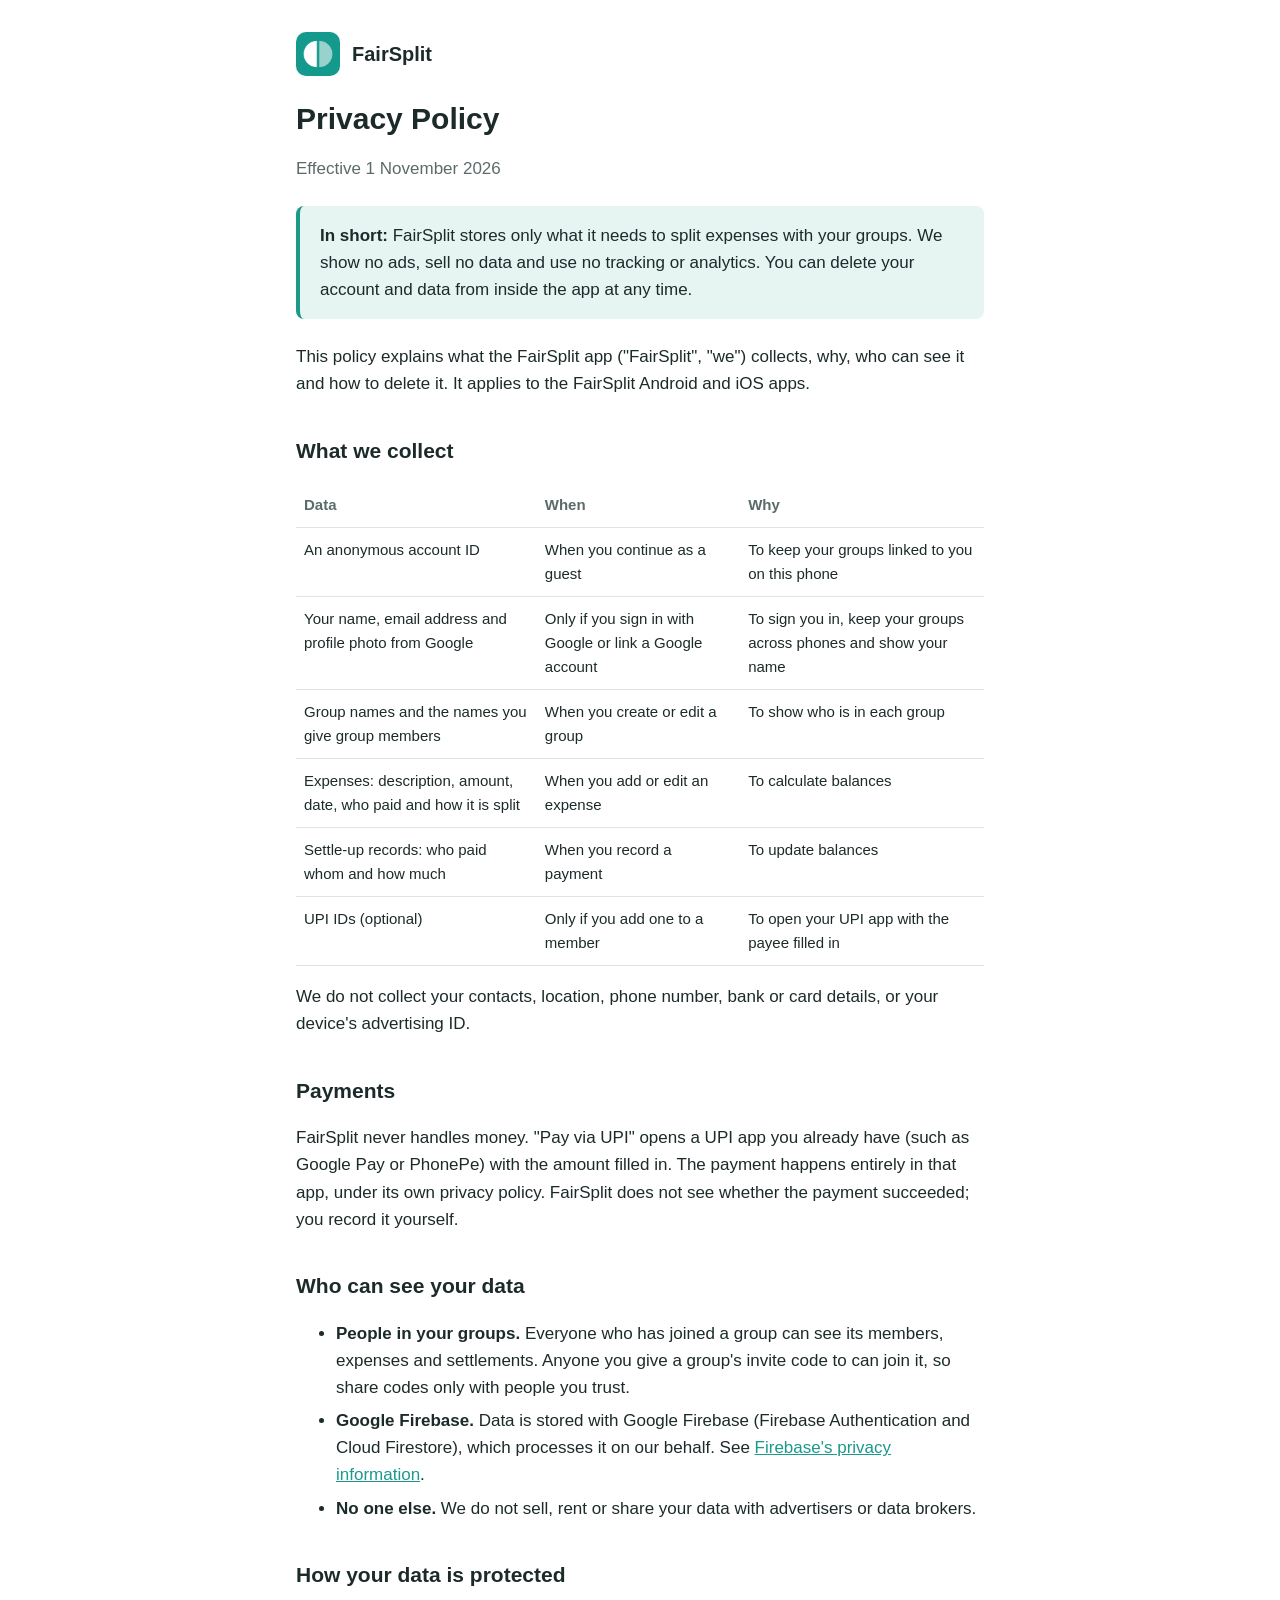
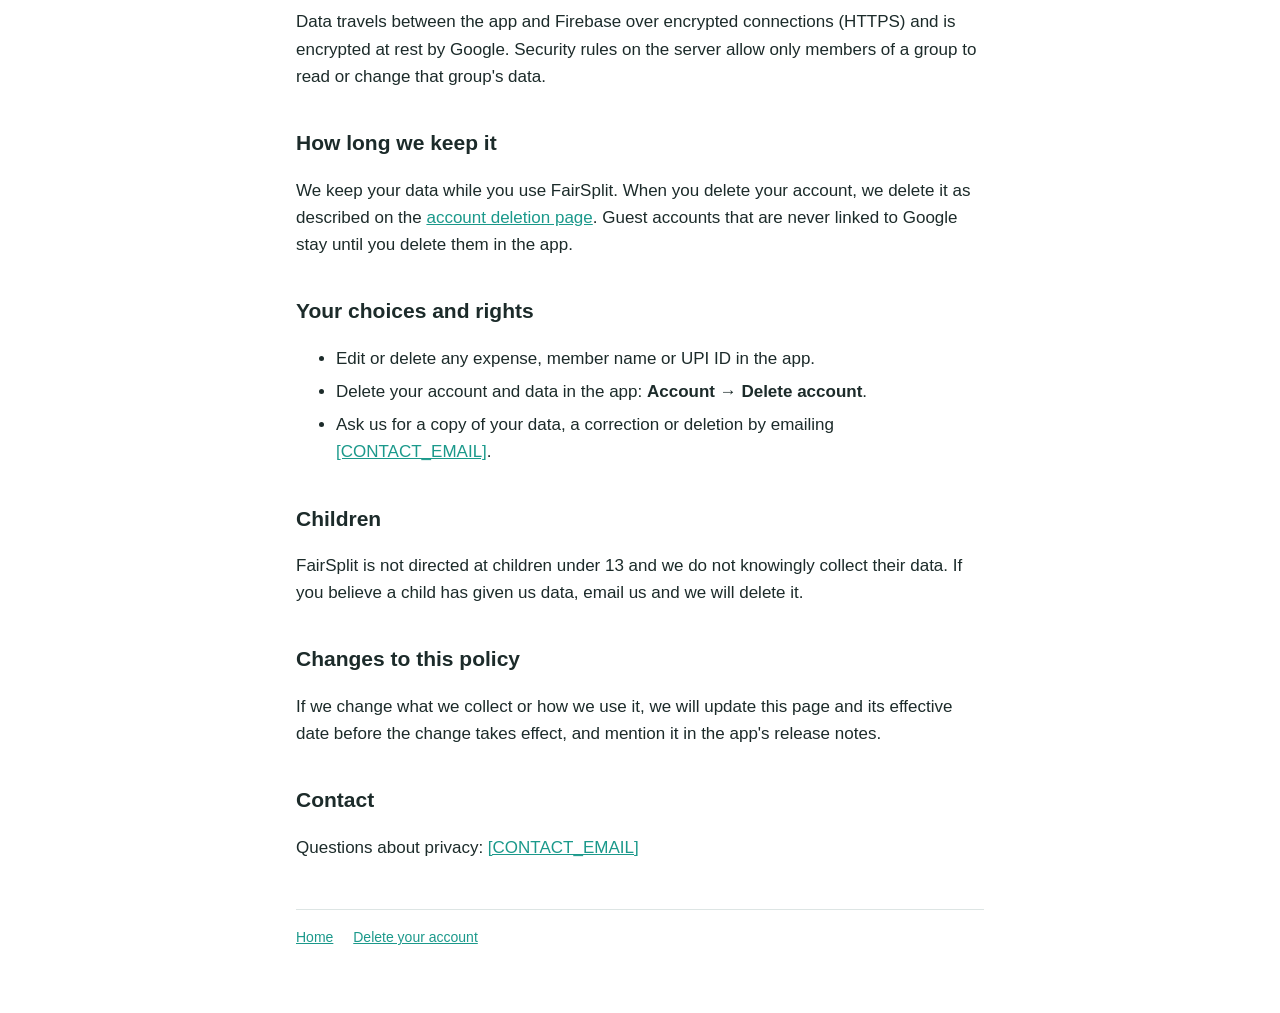
==== docs/privacy.html @ 069cb968 "Add privacy policy, account-deletion and landing pages Static site in docs/ for GitHub Pages, as Pla" ====
<!doctype html>
<html lang="en">
<head>
  <meta charset="utf-8">
  <meta name="viewport" content="width=device-width, initial-scale=1">
  <title>FairSplit Privacy Policy</title>
  <link rel="stylesheet" href="style.css">
  <link rel="icon" href="icon.png">
</head>
<body>
<main>
  <header><img src="icon.png" alt=""><a href="index.html">FairSplit</a></header>

  <h1>Privacy Policy</h1>
  <p class="muted">Effective 1 November 2026</p>

  <div class="callout">
    <p><strong>In short:</strong> FairSplit stores only what it needs to split expenses with your
    groups. We show no ads, sell no data and use no tracking or analytics. You can delete your
    account and data from inside the app at any time.</p>
  </div>

  <p>This policy explains what the FairSplit app ("FairSplit", "we") collects, why, who can see
  it and how to delete it. It applies to the FairSplit Android and iOS apps.</p>

  <h2>What we collect</h2>
  <table>
    <tr><th>Data</th><th>When</th><th>Why</th></tr>
    <tr>
      <td>An anonymous account ID</td>
      <td>When you continue as a guest</td>
      <td>To keep your groups linked to you on this phone</td>
    </tr>
    <tr>
      <td>Your name, email address and profile photo from Google</td>
      <td>Only if you sign in with Google or link a Google account</td>
      <td>To sign you in, keep your groups across phones and show your name</td>
    </tr>
    <tr>
      <td>Group names and the names you give group members</td>
      <td>When you create or edit a group</td>
      <td>To show who is in each group</td>
    </tr>
    <tr>
      <td>Expenses: description, amount, date, who paid and how it is split</td>
      <td>When you add or edit an expense</td>
      <td>To calculate balances</td>
    </tr>
    <tr>
      <td>Settle-up records: who paid whom and how much</td>
      <td>When you record a payment</td>
      <td>To update balances</td>
    </tr>
    <tr>
      <td>UPI IDs (optional)</td>
      <td>Only if you add one to a member</td>
      <td>To open your UPI app with the payee filled in</td>
    </tr>
  </table>
  <p>We do not collect your contacts, location, phone number, bank or card details, or your
  device's advertising ID.</p>

  <h2>Payments</h2>
  <p>FairSplit never handles money. "Pay via UPI" opens a UPI app you already have (such as
  Google Pay or PhonePe) with the amount filled in. The payment happens entirely in that app,
  under its own privacy policy. FairSplit does not see whether the payment succeeded; you record
  it yourself.</p>

  <h2>Who can see your data</h2>
  <ul>
    <li><strong>People in your groups.</strong> Everyone who has joined a group can see its
    members, expenses and settlements. Anyone you give a group's invite code to can join it,
    so share codes only with people you trust.</li>
    <li><strong>Google Firebase.</strong> Data is stored with Google Firebase (Firebase
    Authentication and Cloud Firestore), which processes it on our behalf. See
    <a href="https://firebase.google.com/support/privacy">Firebase's privacy information</a>.</li>
    <li><strong>No one else.</strong> We do not sell, rent or share your data with advertisers
    or data brokers.</li>
  </ul>

  <h2>How your data is protected</h2>
  <p>Data travels between the app and Firebase over encrypted connections (HTTPS) and is
  encrypted at rest by Google. Security rules on the server allow only members of a group to
  read or change that group's data.</p>

  <h2>How long we keep it</h2>
  <p>We keep your data while you use FairSplit. When you delete your account, we delete it as
  described on the <a href="delete-account.html">account deletion page</a>. Guest accounts that
  are never linked to Google stay until you delete them in the app.</p>

  <h2>Your choices and rights</h2>
  <ul>
    <li>Edit or delete any expense, member name or UPI ID in the app.</li>
    <li>Delete your account and data in the app: <strong>Account → Delete account</strong>.</li>
    <li>Ask us for a copy of your data, a correction or deletion by emailing
    <a href="mailto:[CONTACT_EMAIL]">[CONTACT_EMAIL]</a>.</li>
  </ul>

  <h2>Children</h2>
  <p>FairSplit is not directed at children under 13 and we do not knowingly collect their data.
  If you believe a child has given us data, email us and we will delete it.</p>

  <h2>Changes to this policy</h2>
  <p>If we change what we collect or how we use it, we will update this page and its effective
  date before the change takes effect, and mention it in the app's release notes.</p>

  <h2>Contact</h2>
  <p>Questions about privacy: <a href="mailto:[CONTACT_EMAIL]">[CONTACT_EMAIL]</a></p>

  <footer>
    <a href="index.html">Home</a>
    <a href="delete-account.html">Delete your account</a>
  </footer>
</main>
</body>
</html>
---- docs/style.css ----
:root {
  --bg: #ffffff;
  --text: #1c2b2a;
  --muted: #5b6b69;
  --accent: #1b998b;
  --accent-soft: #e6f4f2;
  --rule: #dde5e4;
}

@media (prefers-color-scheme: dark) {
  :root {
    --bg: #101716;
    --text: #e5eeec;
    --muted: #9fb0ad;
    --accent: #4fc3b3;
    --accent-soft: #17302c;
    --rule: #26332f;
  }
}

* { box-sizing: border-box; }

body {
  margin: 0;
  background: var(--bg);
  color: var(--text);
  font: 17px/1.6 -apple-system, BlinkMacSystemFont, "Segoe UI", Roboto, sans-serif;
}

main {
  max-width: 720px;
  margin: 0 auto;
  padding: 32px 16px 64px;
}

header {
  display: flex;
  align-items: center;
  gap: 12px;
  margin-bottom: 24px;
}

header img { width: 44px; height: 44px; border-radius: 10px; }
header a { color: inherit; text-decoration: none; font-weight: 700; font-size: 20px; }

h1 { font-size: 30px; line-height: 1.25; margin: 0 0 4px; }
h2 { font-size: 21px; margin: 36px 0 8px; }
p, li { color: var(--text); }
.muted { color: var(--muted); }
a { color: var(--accent); }

.callout {
  background: var(--accent-soft);
  border-left: 4px solid var(--accent);
  border-radius: 8px;
  padding: 16px 20px;
  margin: 24px 0;
}
.callout p:first-child { margin-top: 0; }
.callout p:last-child { margin-bottom: 0; }

table { width: 100%; border-collapse: collapse; margin: 16px 0; font-size: 15px; }
th, td { text-align: left; vertical-align: top; padding: 10px 8px; border-bottom: 1px solid var(--rule); }
th { color: var(--muted); font-weight: 600; }

ol li, ul li { margin-bottom: 6px; }

footer {
  margin-top: 48px;
  padding-top: 16px;
  border-top: 1px solid var(--rule);
  color: var(--muted);
  font-size: 14px;
}
footer a { margin-right: 16px; }
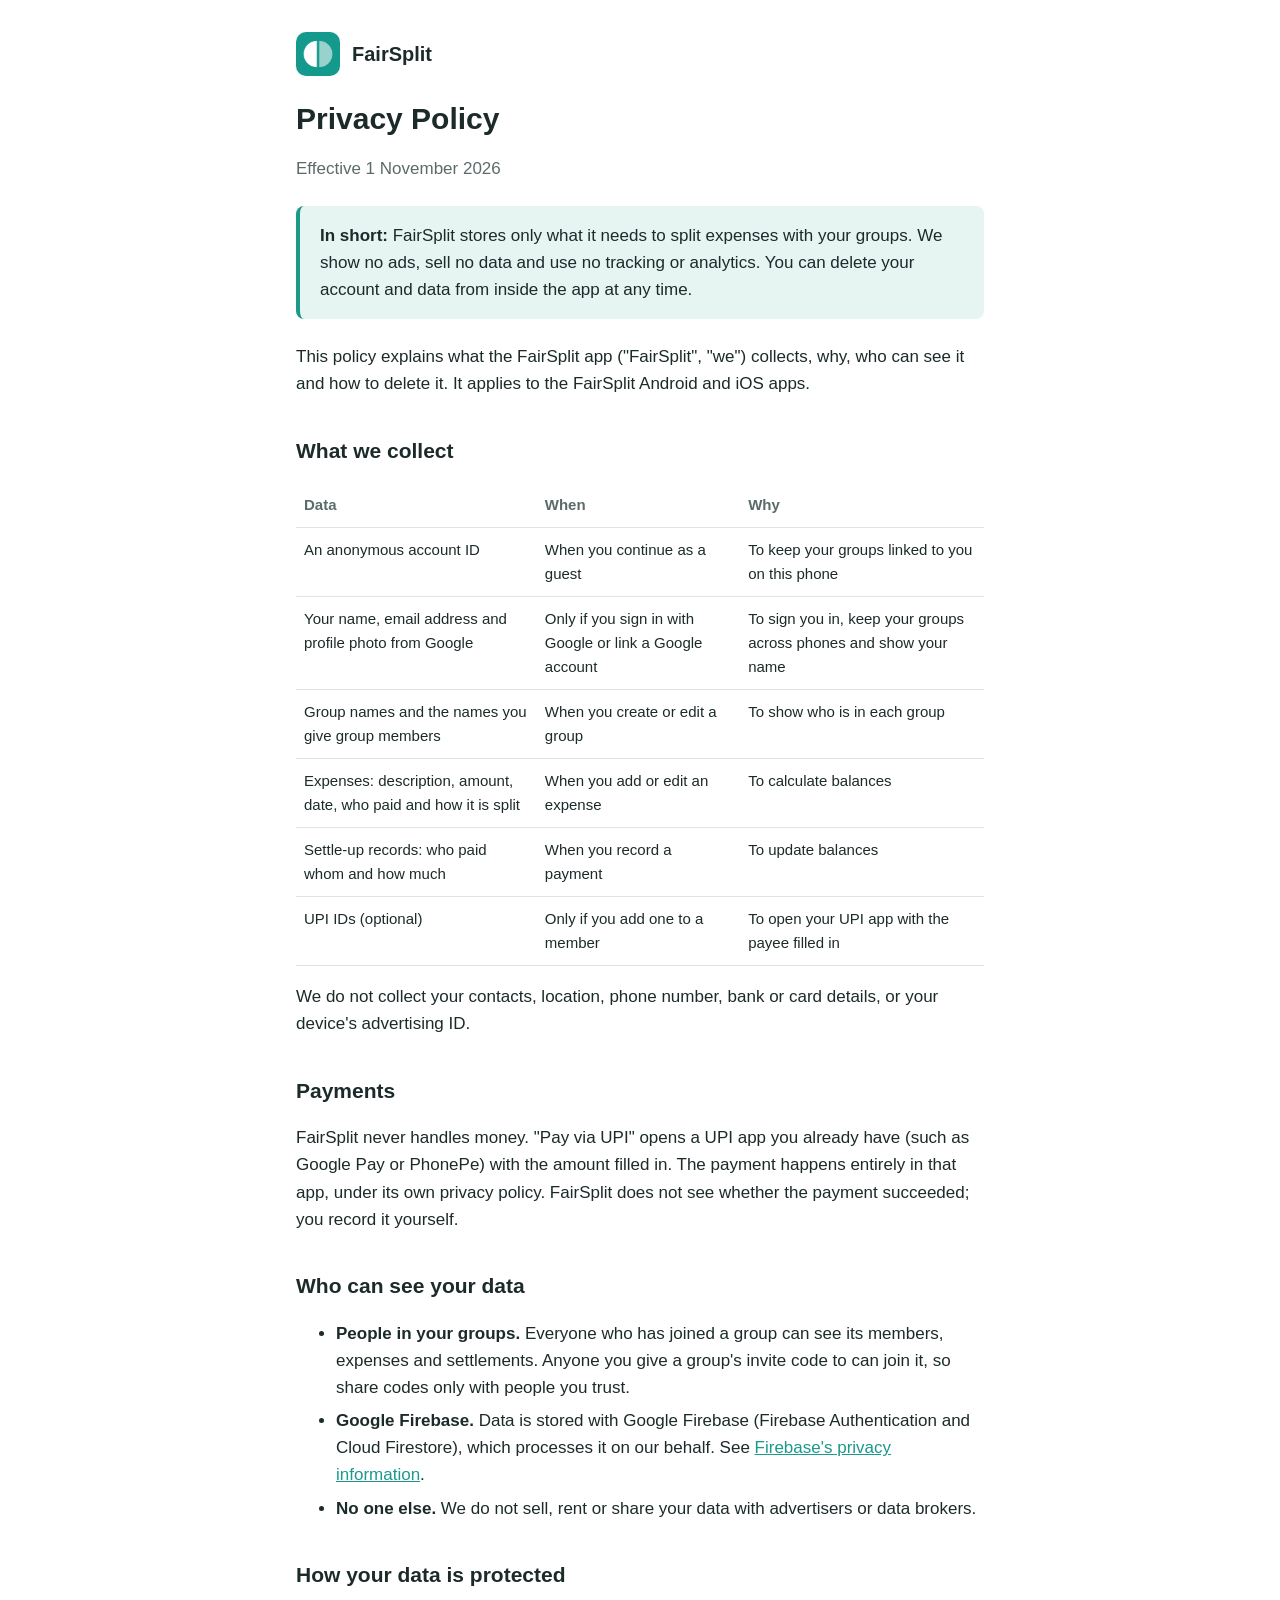
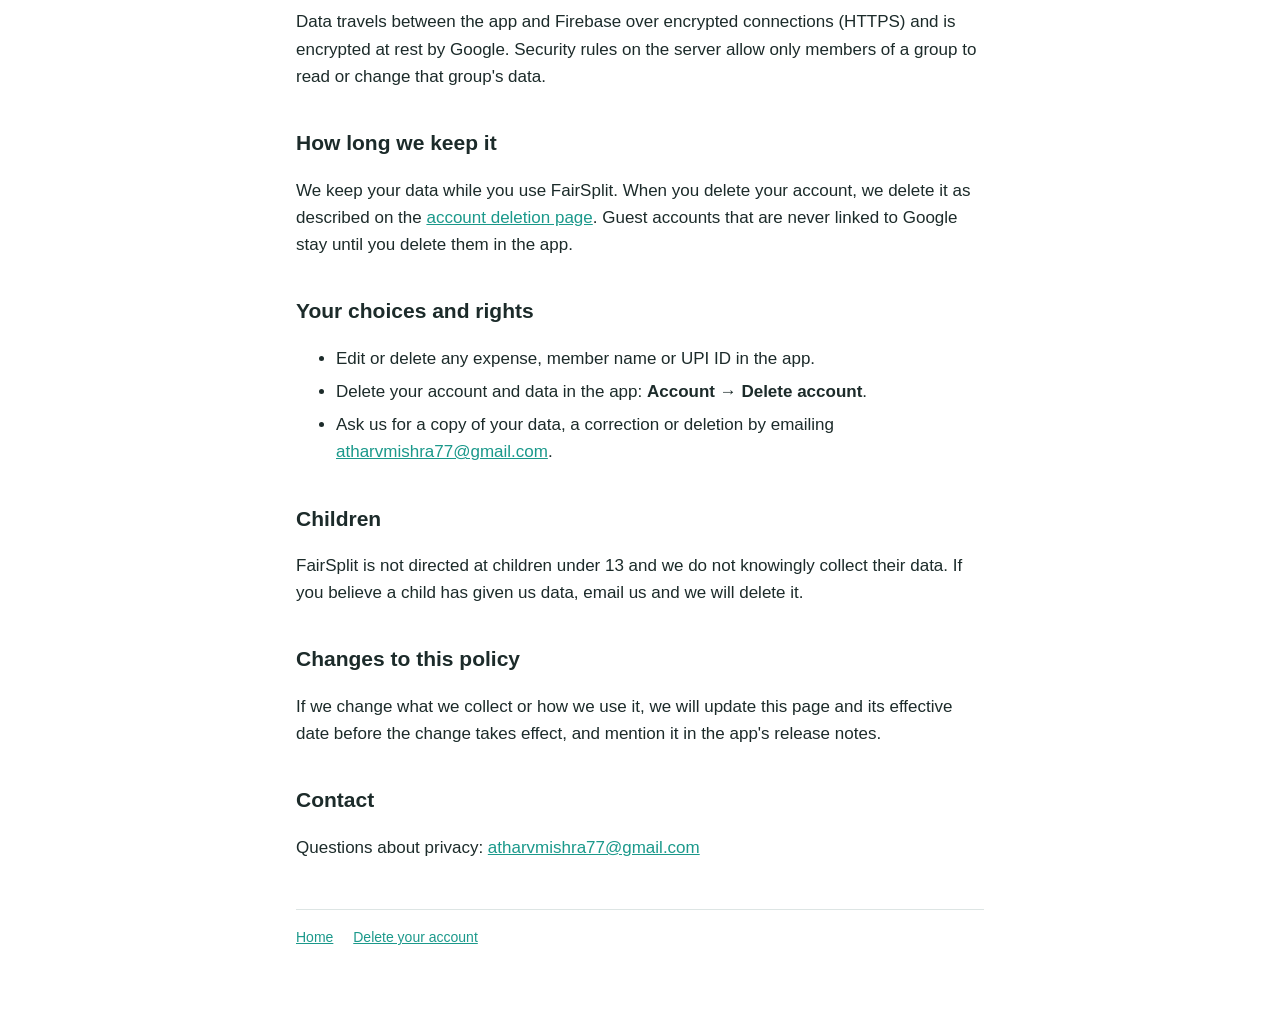
==== commit 2c3eb1b1: "Set support email on privacy and account-deletion pages Co-Authored-By: Claude Opus 5.5 <noreply@ant" ====
--- a/docs/privacy.html
+++ b/docs/privacy.html
@@ -93,7 +93,7 @@
     <li>Edit or delete any expense, member name or UPI ID in the app.</li>
     <li>Delete your account and data in the app: <strong>Account → Delete account</strong>.</li>
     <li>Ask us for a copy of your data, a correction or deletion by emailing
-    <a href="mailto:[CONTACT_EMAIL]">[CONTACT_EMAIL]</a>.</li>
+    <a href="mailto:atharvmishra77@gmail.com">atharvmishra77@gmail.com</a>.</li>
   </ul>
 
   <h2>Children</h2>
@@ -105,7 +105,7 @@
   date before the change takes effect, and mention it in the app's release notes.</p>
 
   <h2>Contact</h2>
-  <p>Questions about privacy: <a href="mailto:[CONTACT_EMAIL]">[CONTACT_EMAIL]</a></p>
+  <p>Questions about privacy: <a href="mailto:atharvmishra77@gmail.com">atharvmishra77@gmail.com</a></p>
 
   <footer>
     <a href="index.html">Home</a>
